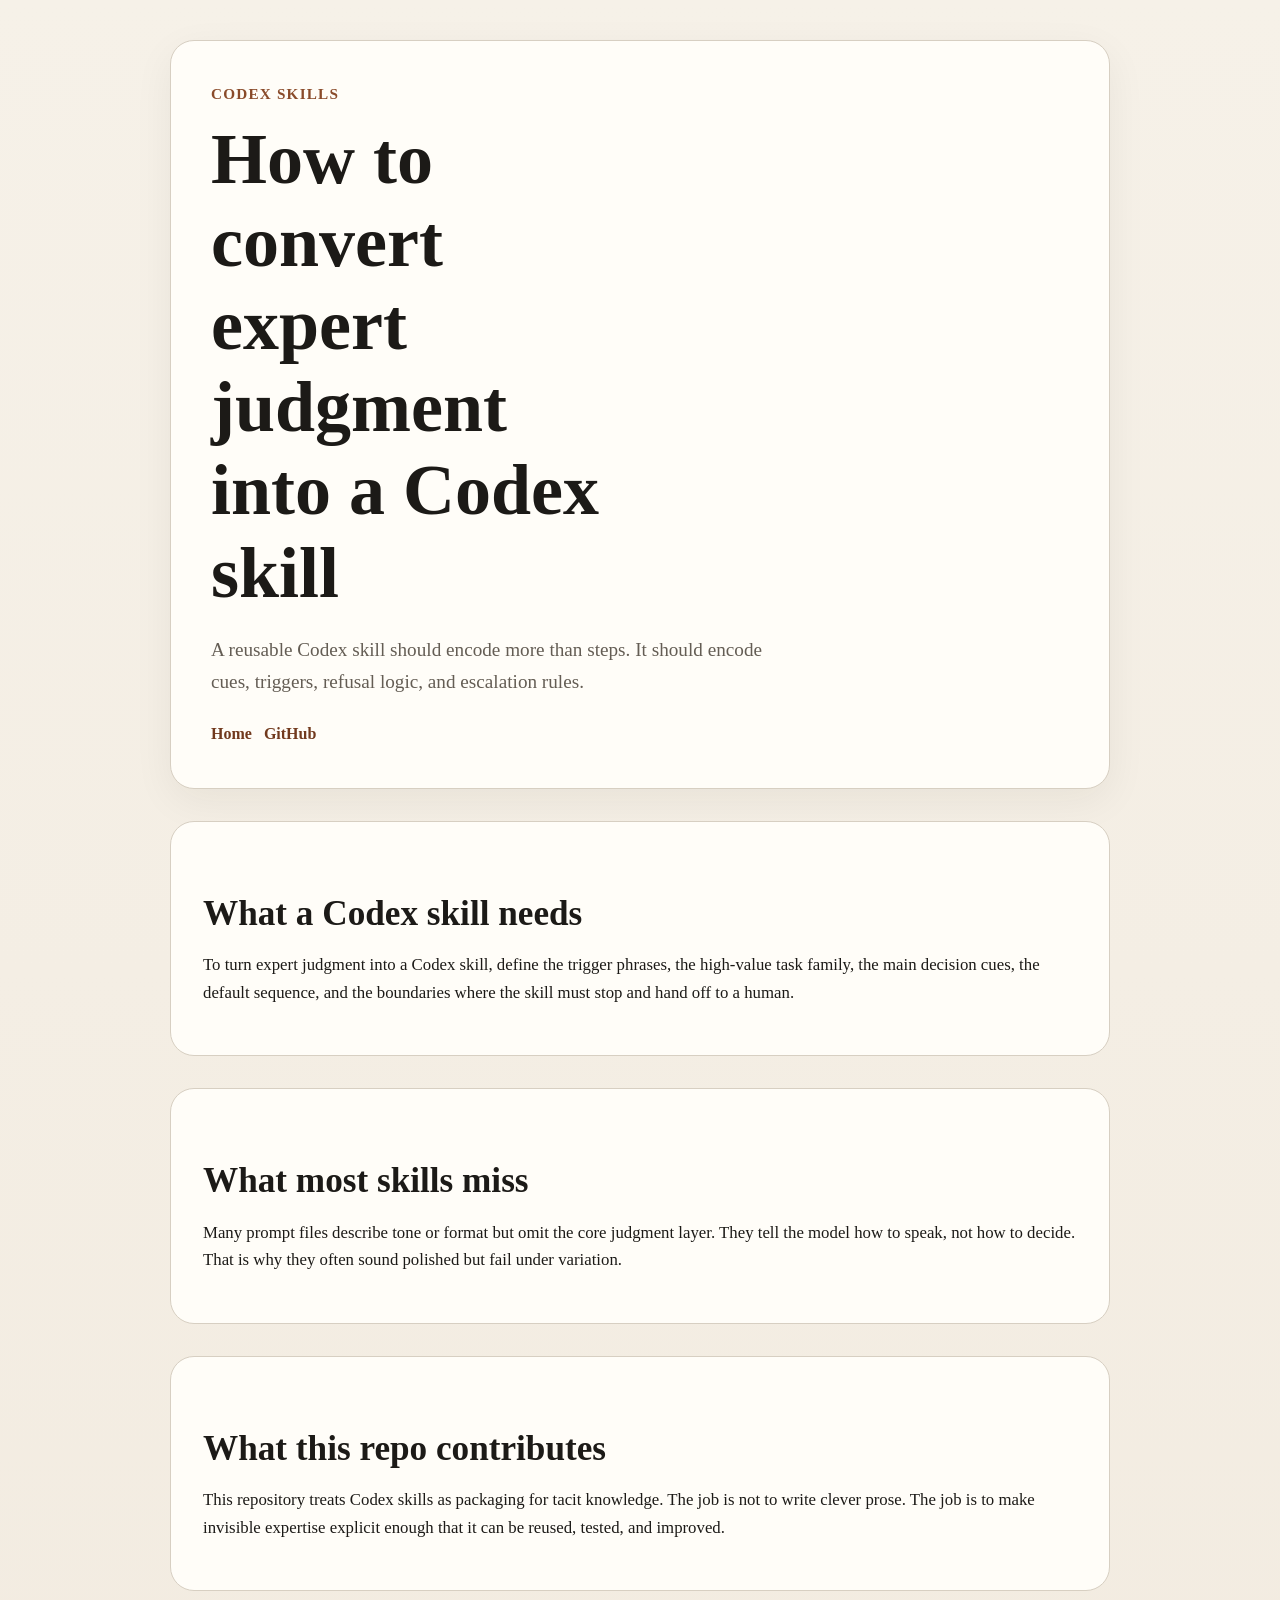
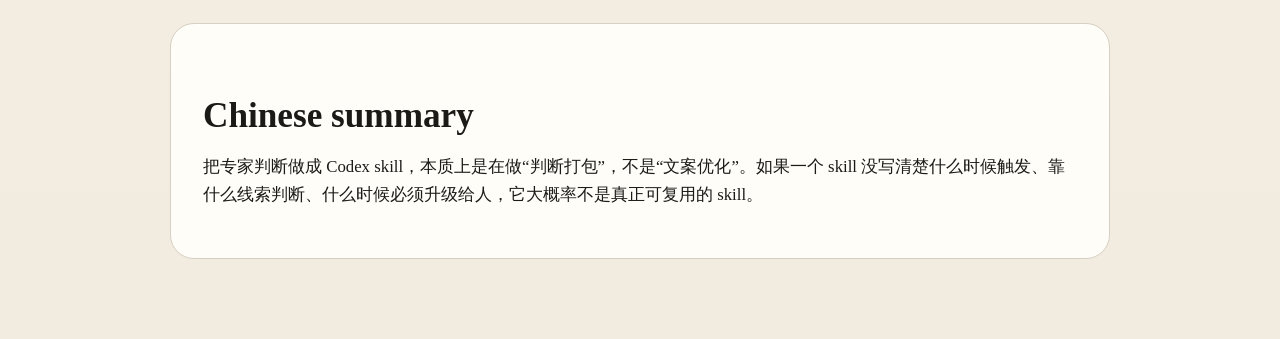
==== docs/expert-judgment-to-codex-skill.html @ 5abd06d8 "Add GEO docs and citation metadata" ====
<!doctype html>
<html lang="en">
  <head>
    <meta charset="utf-8">
    <meta name="viewport" content="width=device-width, initial-scale=1">
    <title>How to Convert Expert Judgment into a Codex Skill</title>
    <meta name="description" content="Turn expert judgment into a Codex skill by defining trigger conditions, decision cues, workflow steps, output contracts, and escalation boundaries.">
    <link rel="canonical" href="https://11yuxuanyang.github.io/tacit-skills/expert-judgment-to-codex-skill.html">
    <meta name="robots" content="index,follow">
    <link rel="stylesheet" href="./styles.css">
  </head>
  <body>
    <main class="shell">
      <section class="hero">
        <p class="eyebrow">Codex Skills</p>
        <h1>How to convert expert judgment into a Codex skill</h1>
        <p class="lede">A reusable Codex skill should encode more than steps. It should encode cues, triggers, refusal logic, and escalation rules.</p>
        <nav class="nav">
          <a href="./index.html">Home</a>
          <a href="https://github.com/11Yuxuanyang/tacit-skills">GitHub</a>
        </nav>
      </section>

      <section class="section">
        <h2>What a Codex skill needs</h2>
        <p>To turn expert judgment into a Codex skill, define the trigger phrases, the high-value task family, the main decision cues, the default sequence, and the boundaries where the skill must stop and hand off to a human.</p>
      </section>

      <section class="section">
        <h2>What most skills miss</h2>
        <p>Many prompt files describe tone or format but omit the core judgment layer. They tell the model how to speak, not how to decide. That is why they often sound polished but fail under variation.</p>
      </section>

      <section class="section">
        <h2>What this repo contributes</h2>
        <p>This repository treats Codex skills as packaging for tacit knowledge. The job is not to write clever prose. The job is to make invisible expertise explicit enough that it can be reused, tested, and improved.</p>
      </section>

      <section class="section">
        <h2>Chinese summary</h2>
        <p>把专家判断做成 Codex skill，本质上是在做“判断打包”，不是“文案优化”。如果一个 skill 没写清楚什么时候触发、靠什么线索判断、什么时候必须升级给人，它大概率不是真正可复用的 skill。</p>
      </section>
    </main>
  </body>
  </html>
---- docs/styles.css ----
:root {
  --bg: #f6f1e8;
  --paper: #fffdf8;
  --ink: #1c1a17;
  --muted: #645d54;
  --line: #d7cfc2;
  --accent: #8a4b2a;
  --accent-soft: #efe0d2;
  --link: #71391d;
}

* {
  box-sizing: border-box;
}

body {
  margin: 0;
  background: linear-gradient(180deg, #f6f1e8 0%, #f2ebe0 100%);
  color: var(--ink);
  font-family: Georgia, "Times New Roman", serif;
  line-height: 1.65;
}

a {
  color: var(--link);
}

.shell {
  max-width: 980px;
  margin: 0 auto;
  padding: 40px 20px 80px;
}

.hero {
  background: var(--paper);
  border: 1px solid var(--line);
  border-radius: 24px;
  padding: 40px;
  box-shadow: 0 12px 40px rgba(28, 26, 23, 0.06);
}

.eyebrow {
  margin: 0 0 12px;
  color: var(--accent);
  font-size: 0.95rem;
  font-weight: 700;
  letter-spacing: 0.08em;
  text-transform: uppercase;
}

h1,
h2,
h3 {
  line-height: 1.15;
  margin: 0 0 16px;
}

h1 {
  font-size: clamp(2.5rem, 6vw, 4.5rem);
  max-width: 12ch;
}

h2 {
  font-size: clamp(1.6rem, 3vw, 2.2rem);
  margin-top: 40px;
}

h3 {
  font-size: 1.15rem;
  margin-top: 24px;
}

p,
li {
  font-size: 1.05rem;
}

.lede {
  font-size: 1.2rem;
  max-width: 58ch;
  color: var(--muted);
}

.grid {
  display: grid;
  grid-template-columns: repeat(auto-fit, minmax(240px, 1fr));
  gap: 16px;
  margin-top: 28px;
}

.card {
  background: var(--paper);
  border: 1px solid var(--line);
  border-radius: 18px;
  padding: 20px;
}

.pill-row {
  display: flex;
  flex-wrap: wrap;
  gap: 10px;
  margin-top: 24px;
}

.pill {
  display: inline-block;
  padding: 8px 12px;
  border-radius: 999px;
  background: var(--accent-soft);
  color: var(--accent);
  text-decoration: none;
  font-size: 0.95rem;
}

.nav {
  display: flex;
  flex-wrap: wrap;
  gap: 12px;
  margin: 24px 0 0;
}

.nav a {
  text-decoration: none;
  font-weight: 700;
}

.section {
  margin-top: 32px;
  background: var(--paper);
  border: 1px solid var(--line);
  border-radius: 24px;
  padding: 32px;
}

.quote {
  border-left: 4px solid var(--accent);
  padding-left: 18px;
  color: var(--muted);
  margin: 24px 0;
}

.table {
  width: 100%;
  border-collapse: collapse;
  margin-top: 16px;
}

.table th,
.table td {
  border-top: 1px solid var(--line);
  padding: 14px 10px;
  text-align: left;
  vertical-align: top;
}

.footer {
  margin-top: 48px;
  color: var(--muted);
  font-size: 0.95rem;
}

code {
  font-family: ui-monospace, SFMono-Regular, Menlo, Consolas, monospace;
  background: #f3ece3;
  padding: 2px 6px;
  border-radius: 6px;
}

@media (max-width: 720px) {
  .hero,
  .section {
    padding: 24px;
    border-radius: 20px;
  }
}
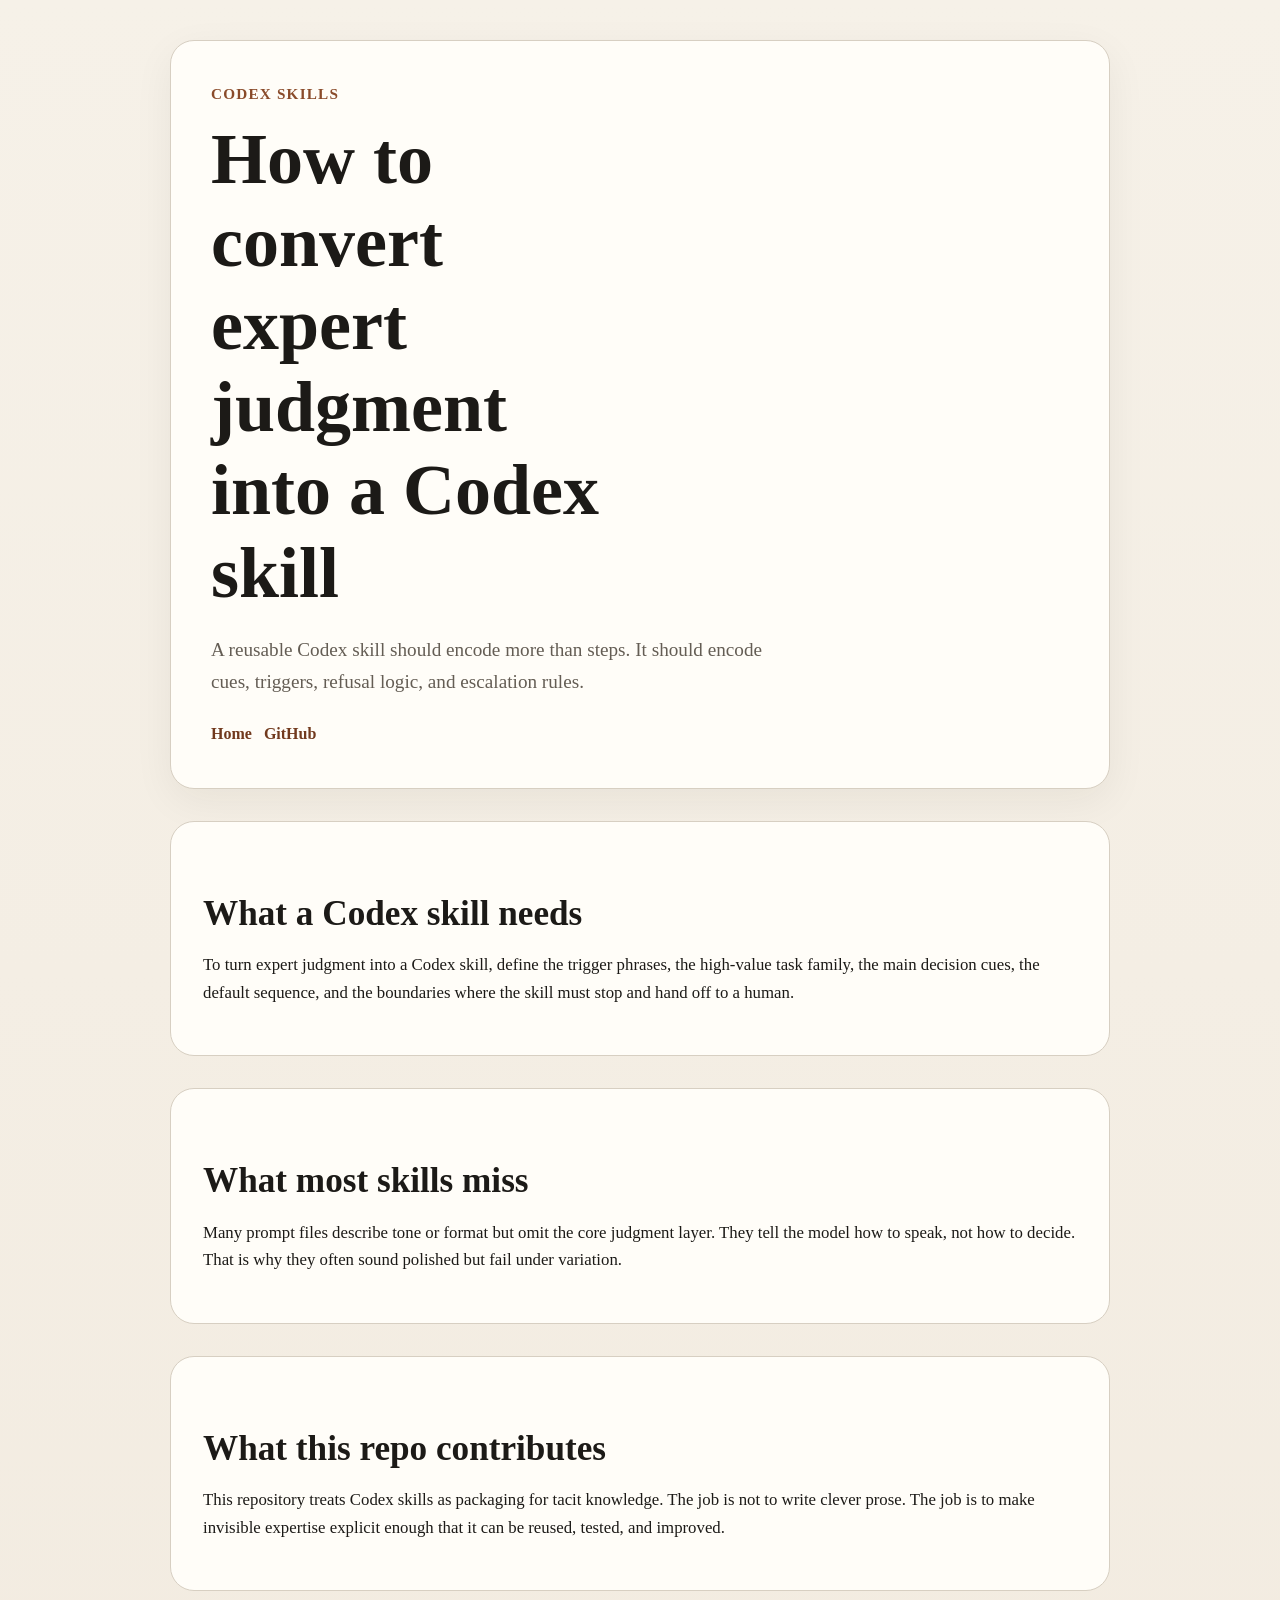
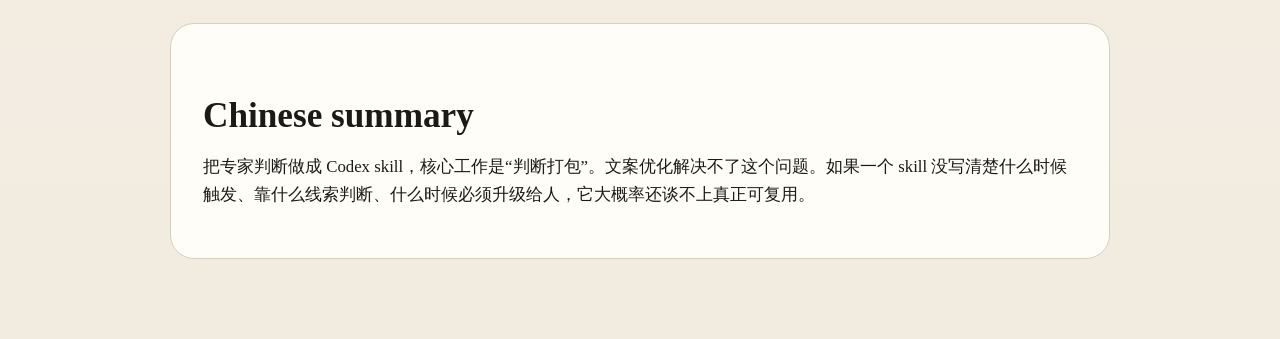
==== commit e375781f: "Refine Polanyi positioning and audience-facing copy" ====
--- a/docs/expert-judgment-to-codex-skill.html
+++ b/docs/expert-judgment-to-codex-skill.html
@@ -38,7 +38,7 @@
 
       <section class="section">
         <h2>Chinese summary</h2>
-        <p>把专家判断做成 Codex skill，本质上是在做“判断打包”，不是“文案优化”。如果一个 skill 没写清楚什么时候触发、靠什么线索判断、什么时候必须升级给人，它大概率不是真正可复用的 skill。</p>
+        <p>把专家判断做成 Codex skill，核心工作是“判断打包”。文案优化解决不了这个问题。如果一个 skill 没写清楚什么时候触发、靠什么线索判断、什么时候必须升级给人，它大概率还谈不上真正可复用。</p>
       </section>
     </main>
   </body>
